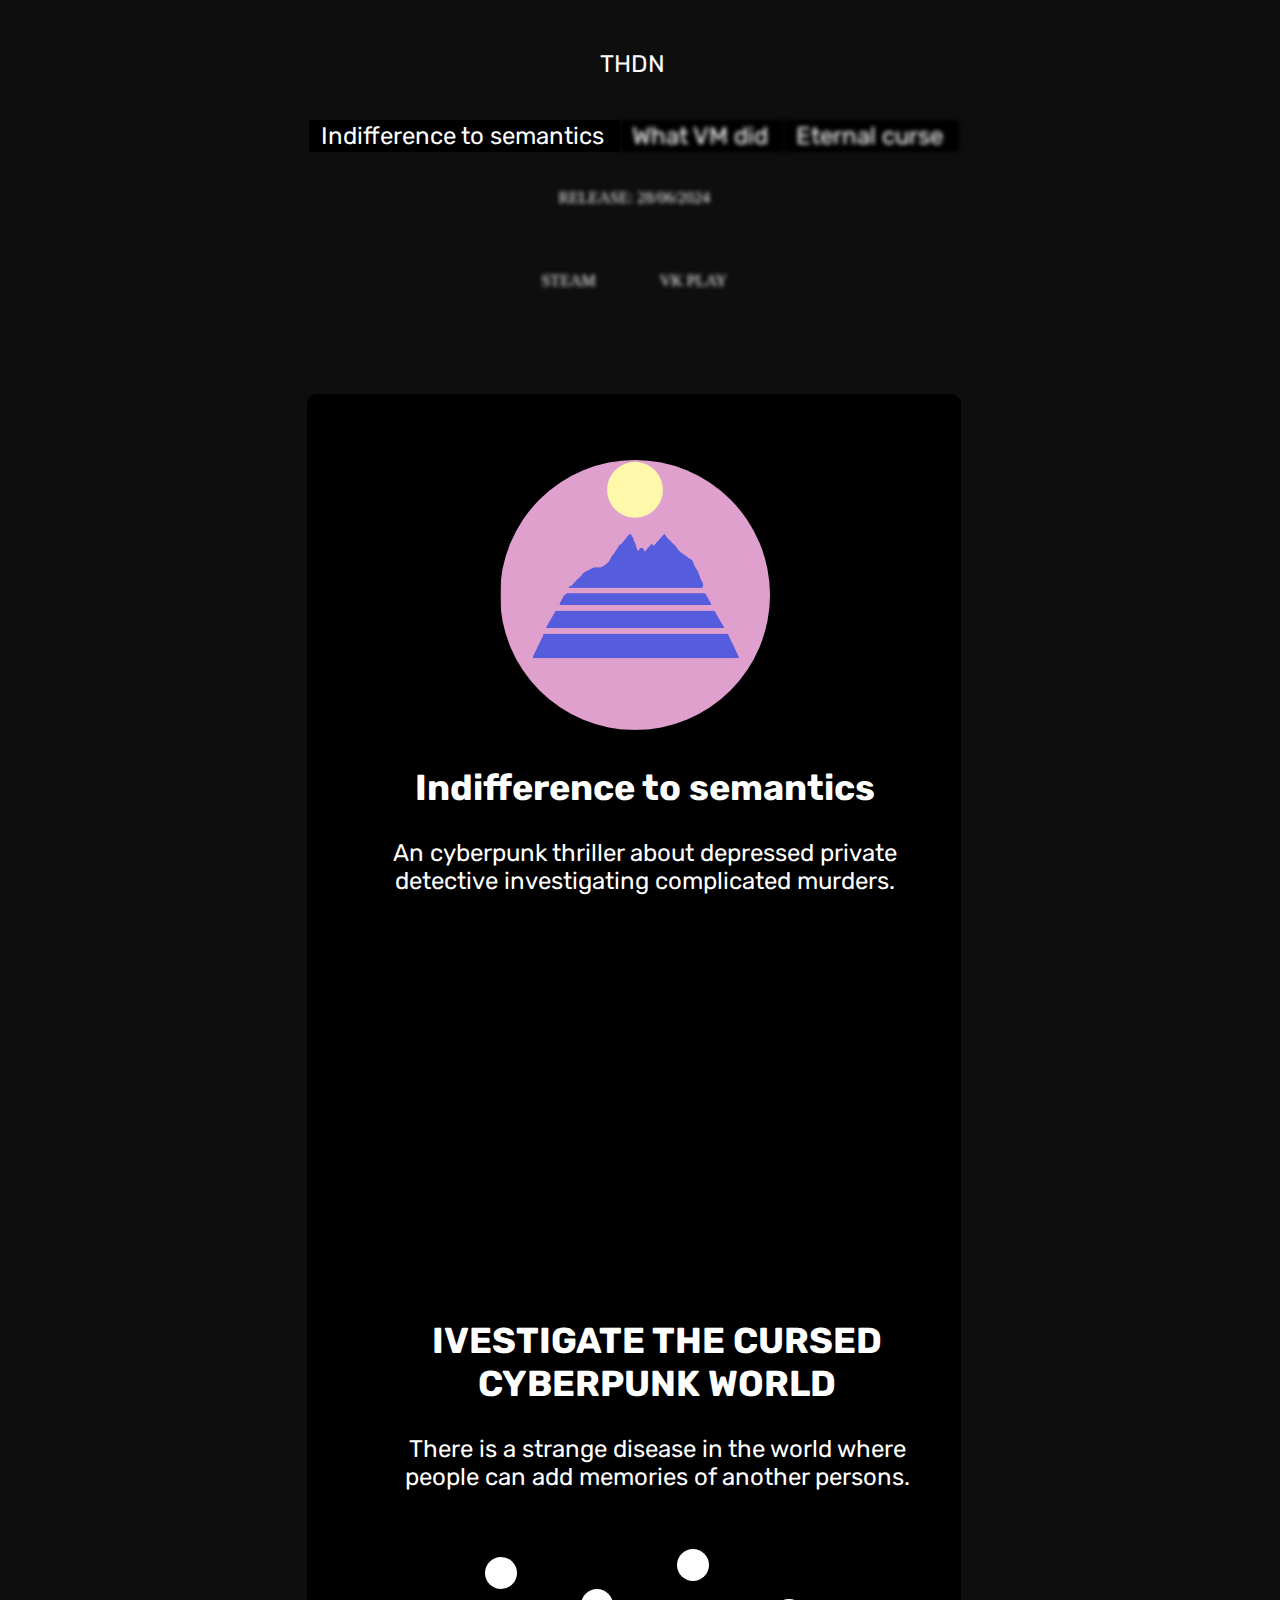
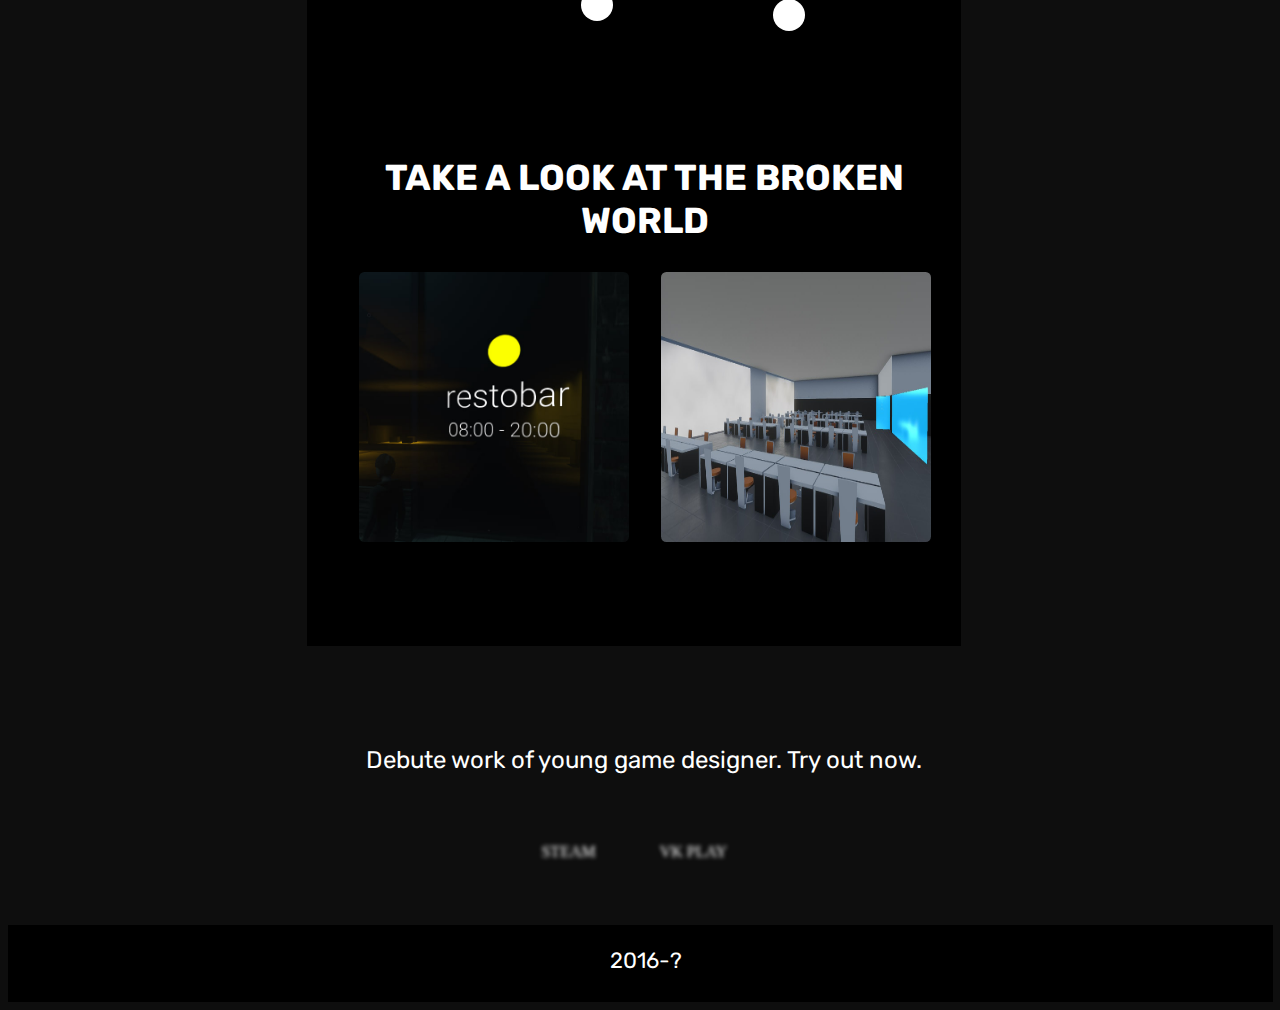
==== index.html @ 574f5b4c "feat: did pretty centered layout with text and screenshots placeholder" ====
<!DOCTYPE html>
<html>
<head>
	<title> thdn </title>
	<link href="style.css" rel="stylesheet" />
	<link rel="preconnect" href="https://fonts.googleapis.com">
	<link rel="preconnect" href="https://fonts.gstatic.com" crossorigin>
	<link href="https://fonts.googleapis.com/css2?family=Rubik:wght@300&display=swap" rel="stylesheet">
</head>
<body>
	<div class="center inline">
		<div class="card fitwidth lighthover"> THDN </div>
	</div>
	<div class="center inline">
		<span class="card bw fitwidth lighthover"> Indifference to semantics </span>
		<span class="card bw fitwidth lighthover blur"> What VM did </span>
		<span class="card bw fitwidth lighthover blur"> Eternal curse </span>
	</div>

	<div style="height: 36px;"> </div>
	<div class="center inline">
		<div class="fitwidth lighthover blur" style="text-align: center; font-size: 16px; font-family: Raleway; font-weight: 500;">RELEASE: 28/06/2024</div>
	</div>

	<div style="height: 64px;"> </div>
	<div class="center inline">
		<div class="fitwidth lighthover blur" style="text-align: center; font-size: 16px; font-family: Raleway; font-weight: 500;">STEAM</div>
		<div style="width: 64px;"> </div>
		<div class="fitwidth lighthover blur" style="text-align: center; font-size: 16px; font-family: Raleway; font-weight: 500;">VK PLAY</div>
	</div>
	<div style="height: 64px;"> </div>

	<div class="center inline">
		<div class="card bw center" style="width: 50%; display: block; border-radius: 10px 10px 0 0;">
            <div style="height: 64px;"> </div>
			<div>
				<img class="rounded" src="mountain2.png"></img>
			</div>
			<div class="description">
				<h2 class="lighthover"> Indifference to semantics </h2>
				<p class="lighthover"> An cyberpunk thriller about depressed private detective investigating complicated murders. </p>
				<iframe class="lighthover" src="https://vk.com/video_ext.php?oid=-173300092&id=456239020&hash=df8f9ba54200c135&hd=2" width="600" height="300" allow="autoplay; encrypted-media; fullscreen; picture-in-picture;" frameborder="0" allowfullscreen></iframe>
				<div style="height: 64px;"> </div>
				<div class="description">
					<h2 onmouseover="applySIndiffOnTitle()" onmouseout="resetIndiff()" id="description_title" class="lighthover"> IVESTIGATE THE CURSED CYBERPUNK WORLD </h2>
					<p onmouseover="applySIndiffOnContent()" onmouseout="resetIndiff()" id="description_content" class="lighthover"> There is a strange disease in the world where people can add memories of another persons.</p>
				</div>
				<div class="center inline">
                    <div onmouseover="switchToGameworld()" class="circle bghover borderhover" style="width: 32px; height: 32px;"></div>
                    <div style="width: 64px;"> </div>
                    <div onmouseover="switchToIndiff()" class="circle bghover borderhover" style="margin-top: 64px; width: 32px; height: 32px;"></div>
                    <div style="width: 64px;"> </div>
                    <div onmouseover="switchToFights()" class="circle bghover borderhover" class="circle bghover borderhover" style="margin-top: -16px; width: 32px; height: 32px;"></div>
                    <div style="width: 64px;"> </div>
                    <div onmouseover="switchDefault()" class="circle bghover borderhover" class="circle bghover borderhover" style="margin-top: 84px; width: 32px; height: 32px;"></div>
				</div>

				<div style="height: 96px;"> </div>
				<h2 class="lighthover"> TAKE A LOOK AT THE BROKEN WORLD </h2>
				<div class="center inline">
                    <div>
                        <img src="pics/restobar.jpg"></img>
                    </div>
                    <div style="width: 32px;"></div>
                    <div>
                        <img src="pics/office.jpg"></img>
                    </div>
				</div>
				<div style="height: 96px;"> </div>
			</div>
		</div>
	</div>

	<div style="height: 16px;"> </div>

	<div class="center inline card">
        <div class="card lighthover"> Debute work of young game designer. Try out now. </div>
	</div>
	<div style="height: 64px;"> </div>
	<div class="center inline">
		<div class="fitwidth lighthover blur" style="text-align: center; font-size: 16px; font-family: Raleway; font-weight: 500;">STEAM</div>
		<div style="width: 64px;"> </div>
		<div class="fitwidth lighthover blur" style="text-align: center; font-size: 16px; font-family: Raleway; font-weight: 500;">VK PLAY</div>
	</div>

	<div style="height: 64px;"> </div>

	<div class="bottom center inline">
		<p> 2016-? </p>
	</div>

	<script src="script.js"></script>
</body>
</html>
---- style.css ----
body {
	background-color: #0E0E0E;
	color: white;
	font-family: 'Rubik', sans-serif;
}

div {
    /*margin-left: -10px;
    margin-right: -10px;*/
}

div.header {
	font-size: 32px;
	text-align: center;
	background-color: black;
	color: white;
}

/*div.header:hover {
    color: #D9376D;
}*/


.card {
	font-size: 24px;
	margin-top: 40px;
	padding-left: 12px;
	padding-top: 2px;
	padding-bottom: 2px;
	padding-right: 16px;
    display: block;
}

/*.card:hover {
    color: #D9376D;
}*/

.lighthover:hover {
	color: #D9376D;
}

.bghover:hover {
	background-color: #D9376D;
}

.borderhover: hover{
	border-color: #D9376D;
}

.bw {
	background-color: black;
	color: white;
}

.fitwidth {
	width: fit-content;
}

div.description {
    margin-left: 25px;
}

.center {
	width: 99.1%;
	align-items: center;
	justify-content: center;
	text-align: center;
}

.inline {
	display: inline-flex;
}

.circle {
	border-radius: 99px;
	color: white;
	background-color: white;
}

div.fiftypercents {
	width: 50;
}

img {
	width: 270px;
    height: 270px;
	border-radius: 2%;
}

img.rounded {
    margin-left: 5px;
    border-radius: 50%;
}

div.bottom {
	font-size: 22px;
	background-color: black;
	padding-left: 12px;
	padding-bottom: 6px;
}

div.modal {
	font-size: 36px;
	position: fixed;
	background-color: black;
	margin: 7%;
	padding: 5%;
	border: 1px solid #888;
	width: 76%;
	text-align: -webkit-center;
	box-shadow: 0px 0px 350px green;
	z-index: 1;
	border-radius: 15px;
	border: solid green;
}

div.modal:hover {
	border: solid #D9376D;
	box-shadow: 0px 0px 350px #D9376D;
}

div.modal-button {
	font-size: 32px;
	background-color: green;
	width: 20%;
	padding-top: 15px;
	padding-bottom: 15px;
	border-radius: 15px;
	margin-top: 75px;
	margin-bottom: -50px;
}

div.modal-button:hover {
	background-color: #D9376D;
}

.blur {
	filter: blur(2px);
}
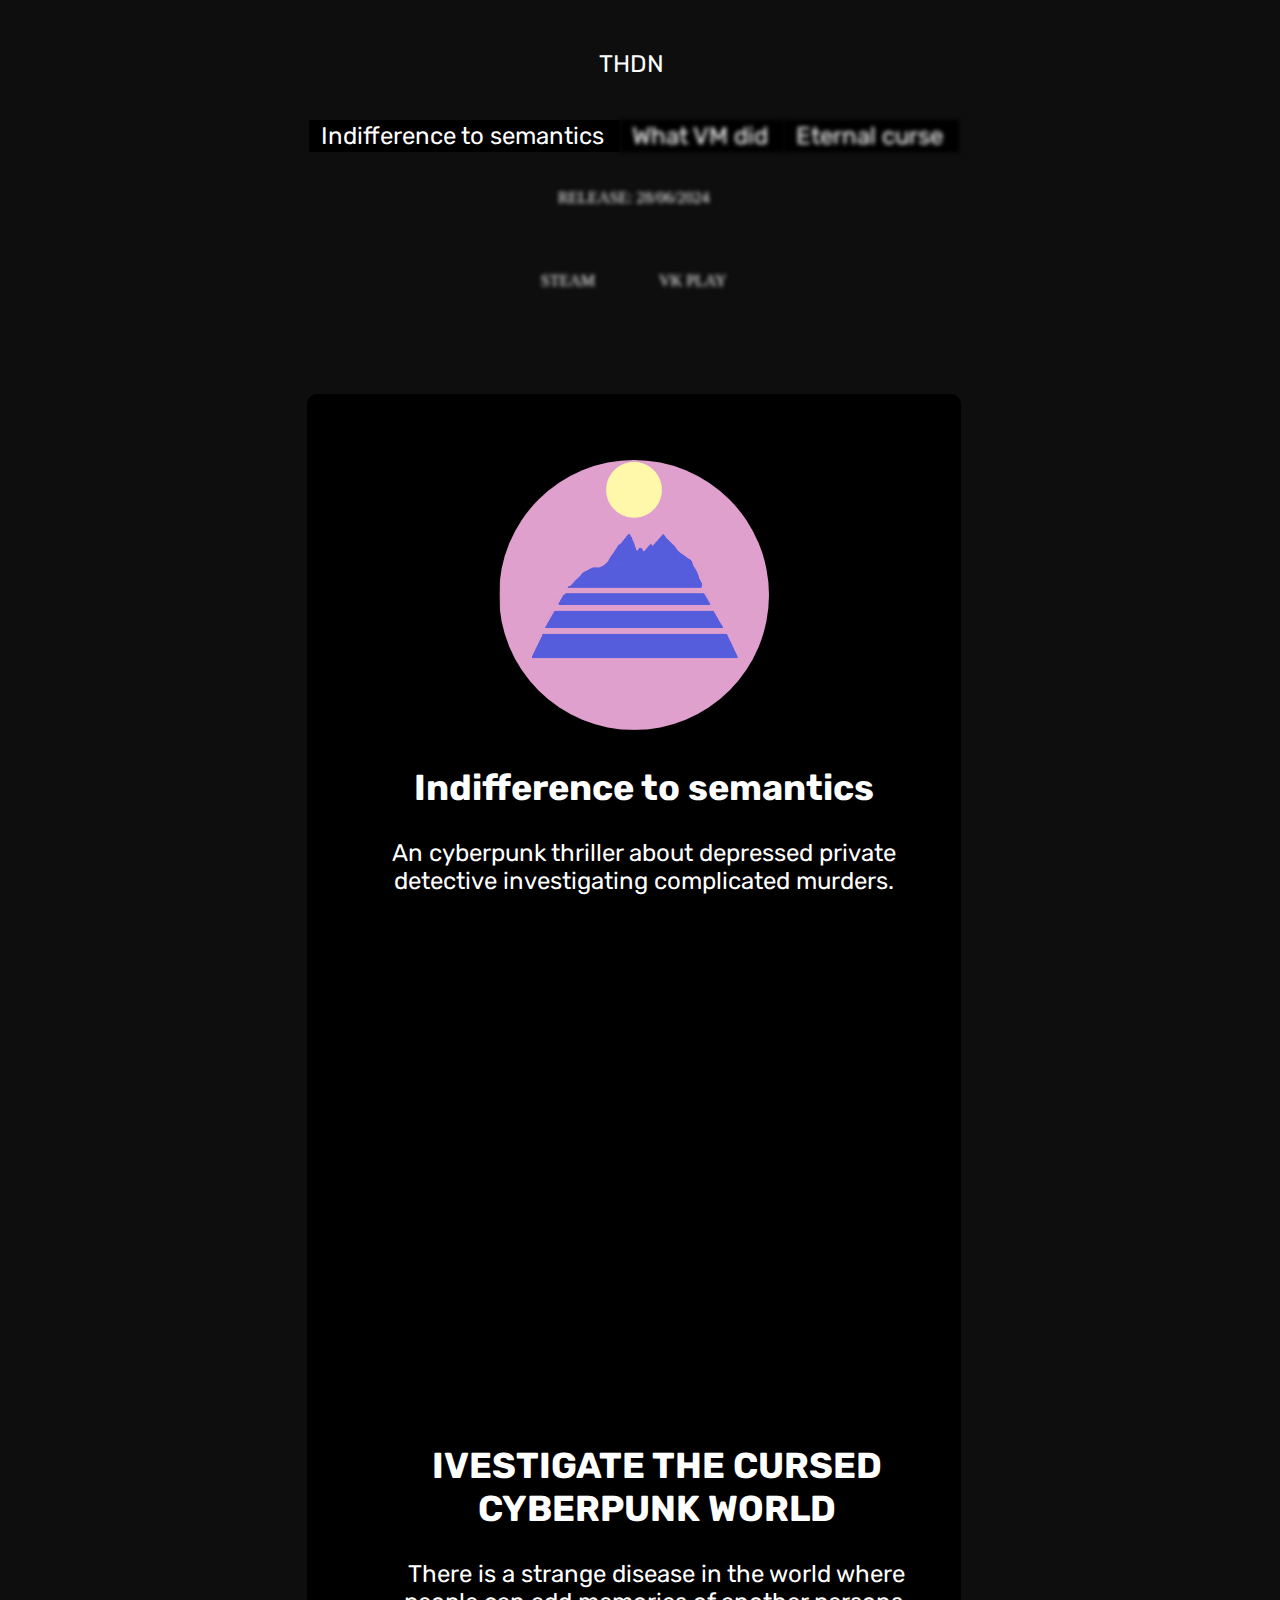
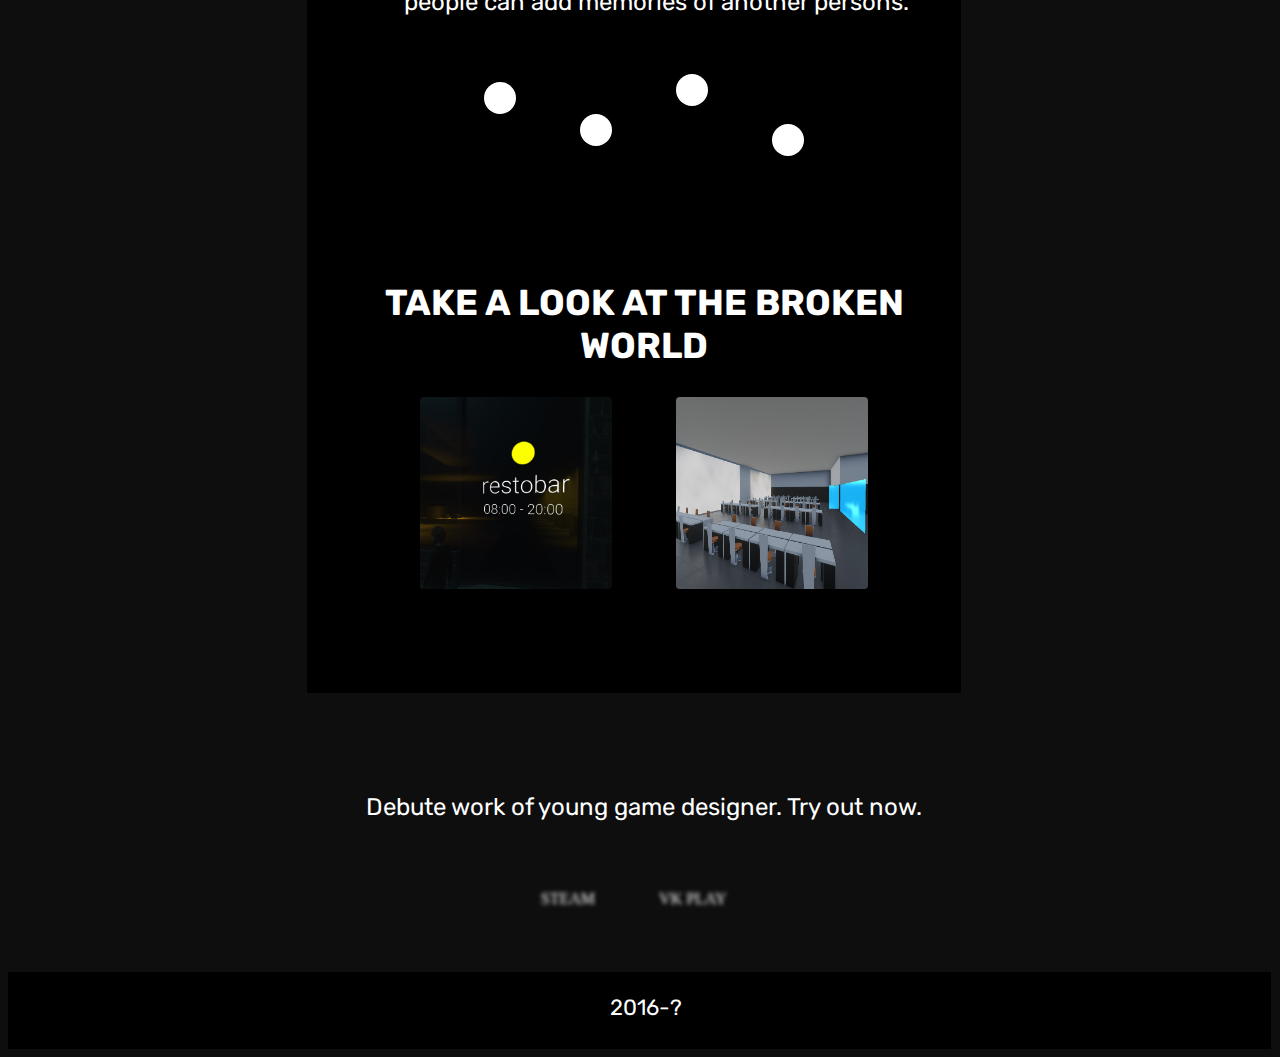
==== commit 73cfa0b4: "fix: fixed phone viewing" ====
--- a/index.html
+++ b/index.html
@@ -39,7 +39,9 @@
 			<div class="description">
 				<h2 class="lighthover"> Indifference to semantics </h2>
 				<p class="lighthover"> An cyberpunk thriller about depressed private detective investigating complicated murders. </p>
-				<iframe class="lighthover" src="https://vk.com/video_ext.php?oid=-173300092&id=456239020&hash=df8f9ba54200c135&hd=2" width="600" height="300" allow="autoplay; encrypted-media; fullscreen; picture-in-picture;" frameborder="0" allowfullscreen></iframe>
+				<div class="center inline">
+                    <iframe class="lighthover" src="https://vk.com/video_ext.php?oid=-173300092&id=456239020&hash=df8f9ba54200c135&hd=2" width="750vw" height="425vw" allow="autoplay; encrypted-media; fullscreen; picture-in-picture;" frameborder="0" allowfullscreen></iframe>
+				</div>
 				<div style="height: 64px;"> </div>
 				<div class="description">
 					<h2 onmouseover="applySIndiffOnTitle()" onmouseout="resetIndiff()" id="description_title" class="lighthover"> IVESTIGATE THE CURSED CYBERPUNK WORLD </h2>
@@ -58,13 +60,13 @@
 				<div style="height: 96px;"> </div>
 				<h2 class="lighthover"> TAKE A LOOK AT THE BROKEN WORLD </h2>
 				<div class="center inline">
-                    <div>
-                        <img src="pics/restobar.jpg"></img>
-                    </div>
-                    <div style="width: 32px;"></div>
-                    <div>
-                        <img src="pics/office.jpg"></img>
-                    </div>
+					<div>
+						<img style="width: 15vw; height: 15vw;" src="pics/restobar.jpg"></img>
+					</div>
+					<div style="width: 5vw;"> </div>
+					<div>
+						<img style="width: 15vw; height: 15vw;" src="pics/office.jpg"></img>
+					</div>
 				</div>
 				<div style="height: 96px;"> </div>
 			</div>
--- a/style.css
+++ b/style.css
@@ -61,7 +61,7 @@
 }
 
 .center {
-	width: 99.1%;
+	width: 99%;
 	align-items: center;
 	justify-content: center;
 	text-align: center;
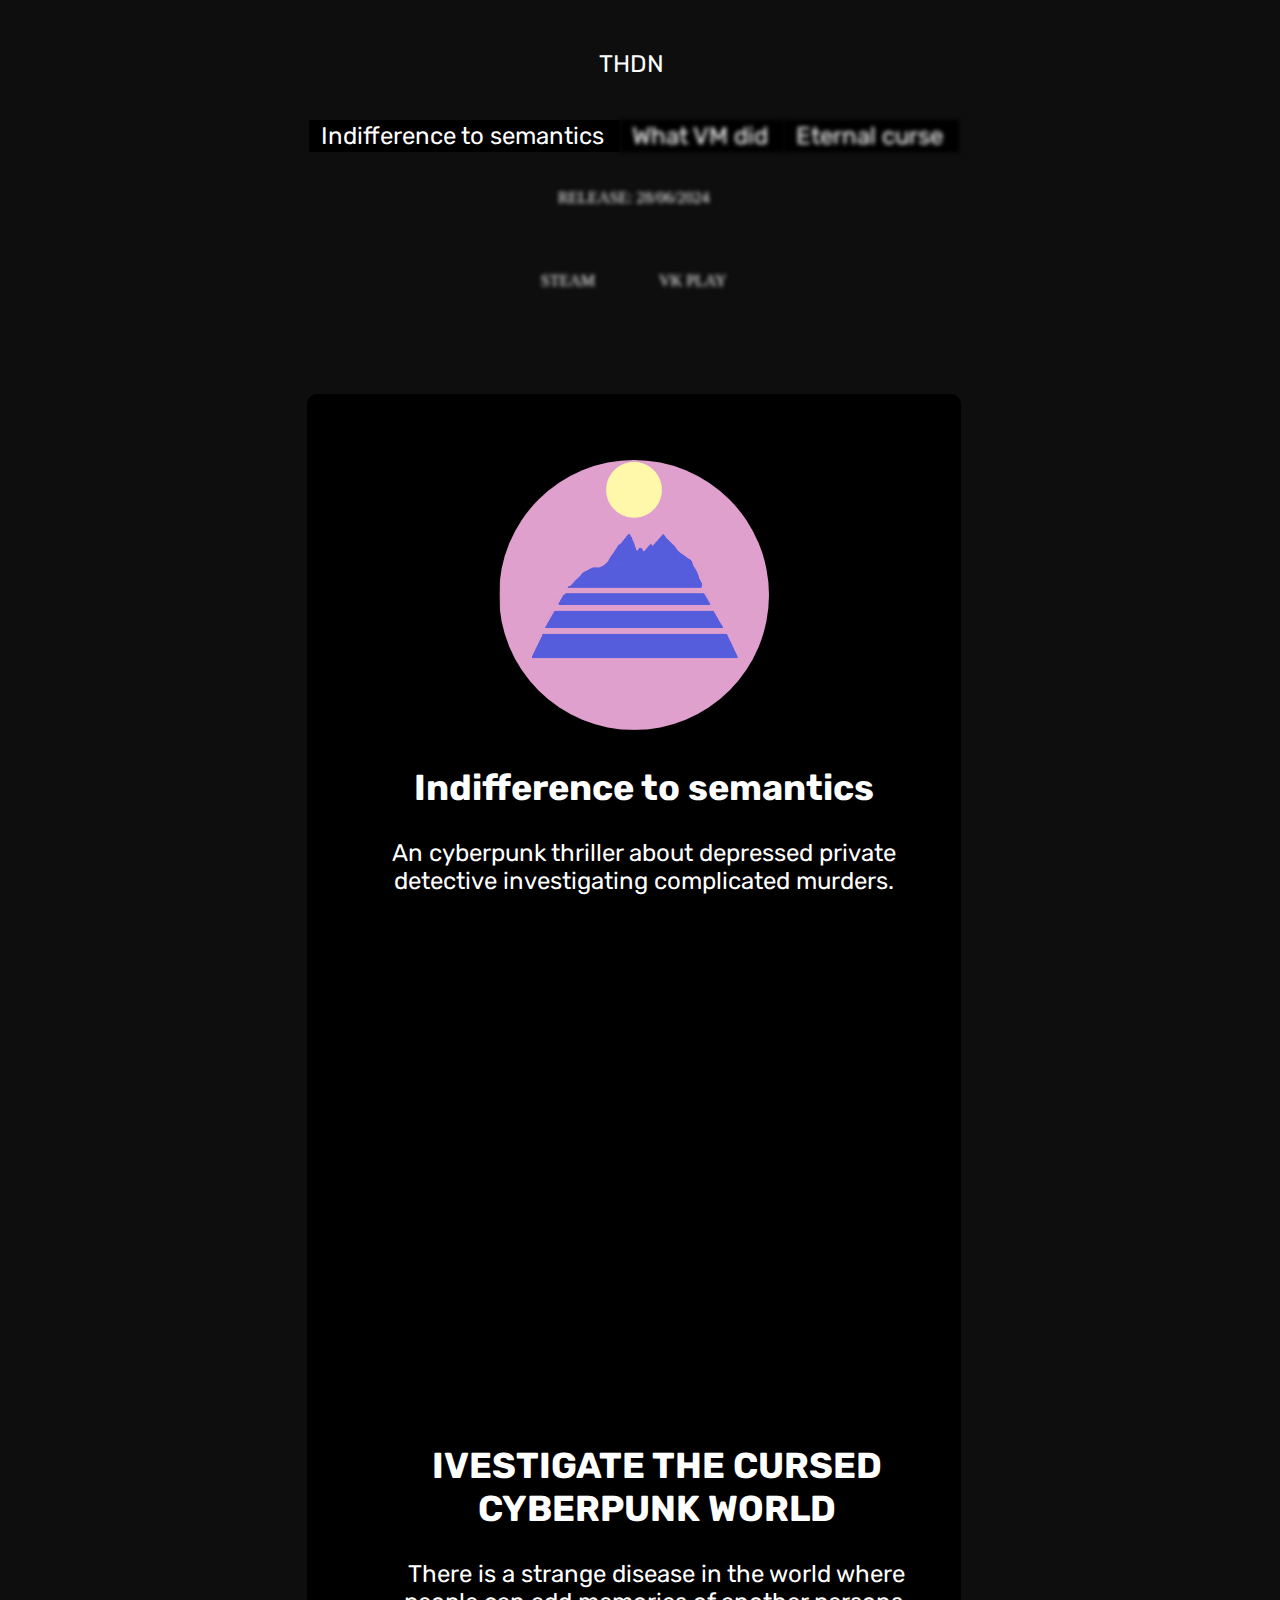
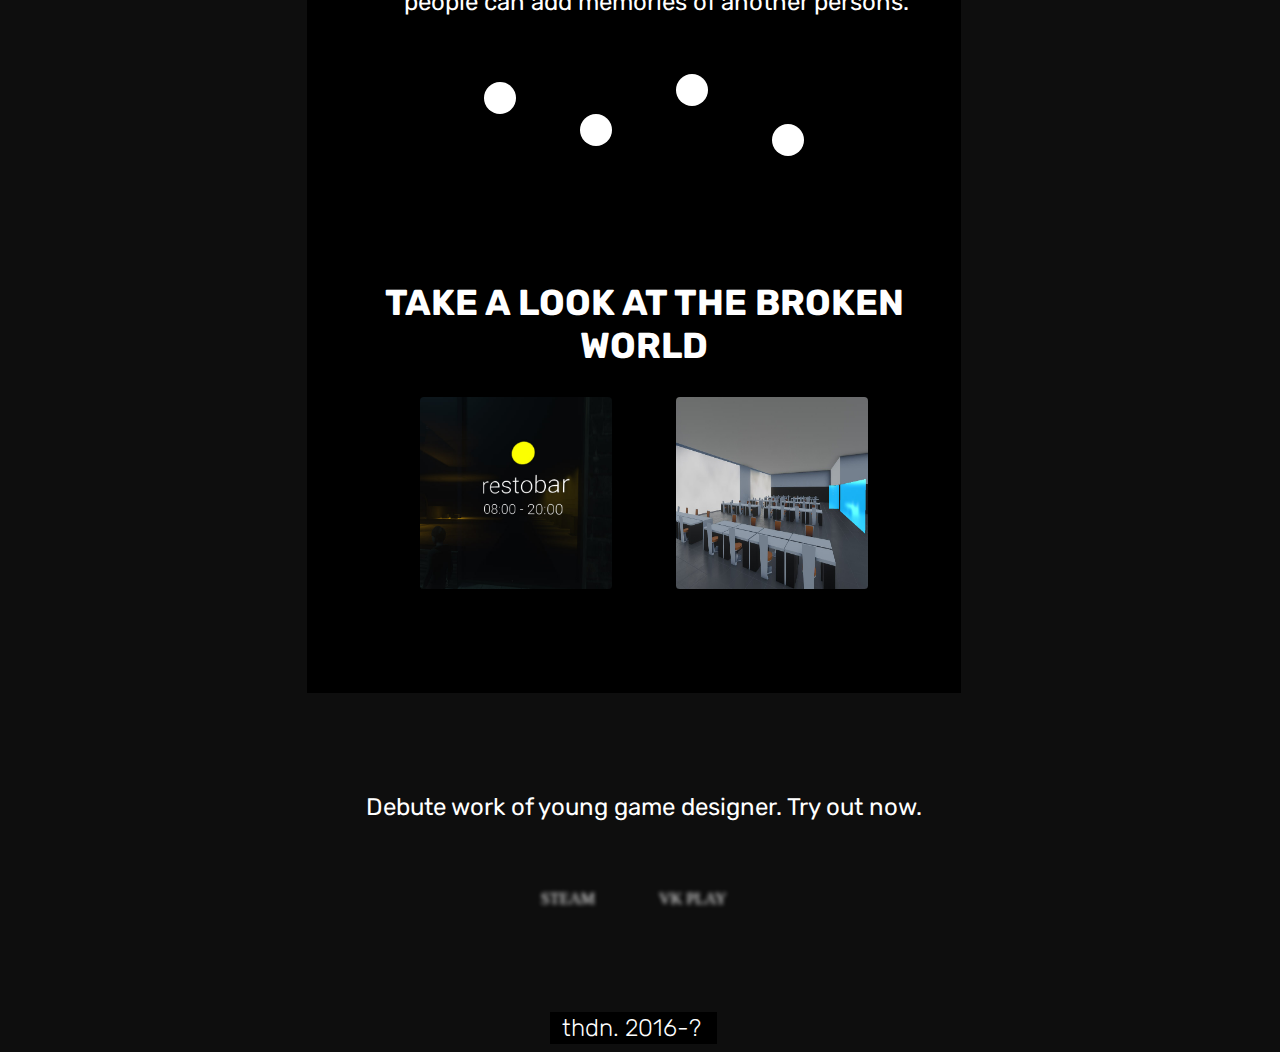
==== commit dbf364be: "fix: fixed bottom info" ====
--- a/index.html
+++ b/index.html
@@ -87,8 +87,8 @@
 
 	<div style="height: 64px;"> </div>
 
-	<div class="bottom center inline">
-		<p> 2016-? </p>
+	<div class="center inline">
+		<div class="card bw fitwidth lighthover" style="font-weight: 100;"> thdn. 2016-? </div>
 	</div>
 
 	<script src="script.js"></script>
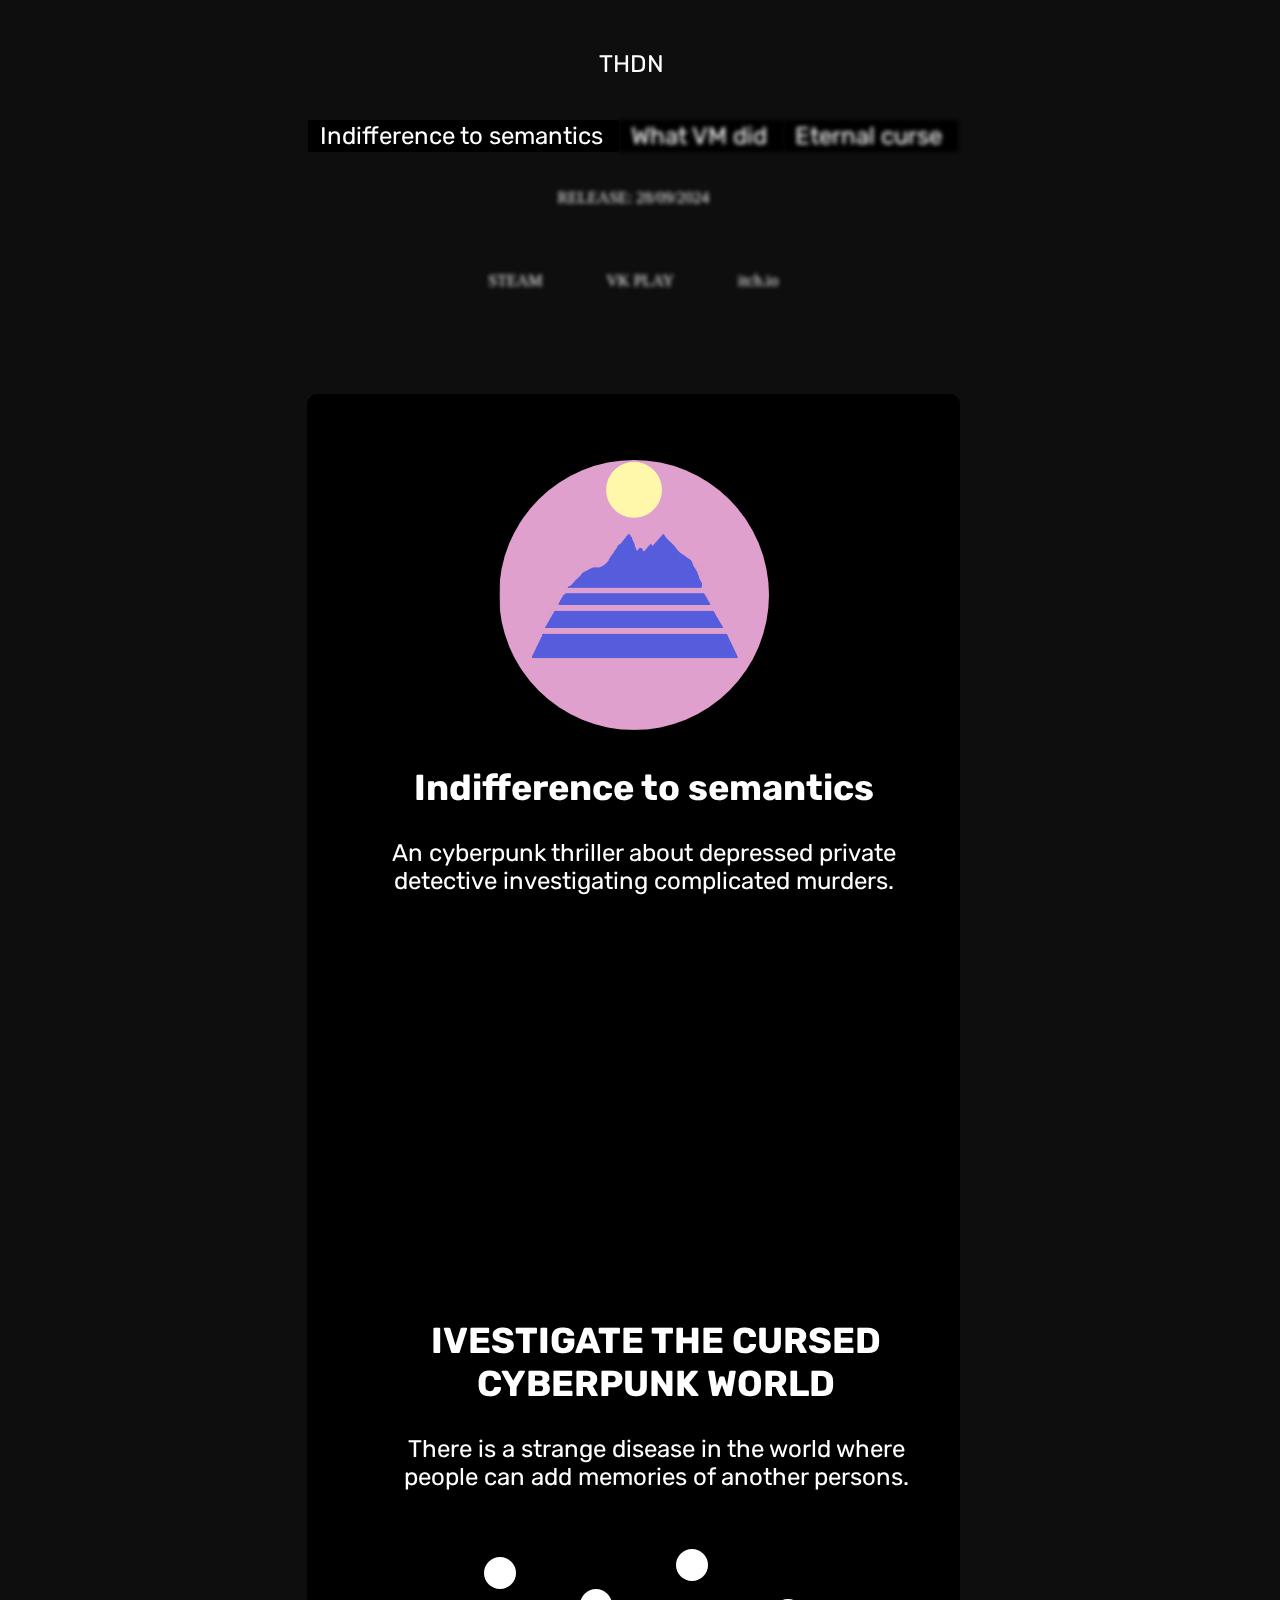
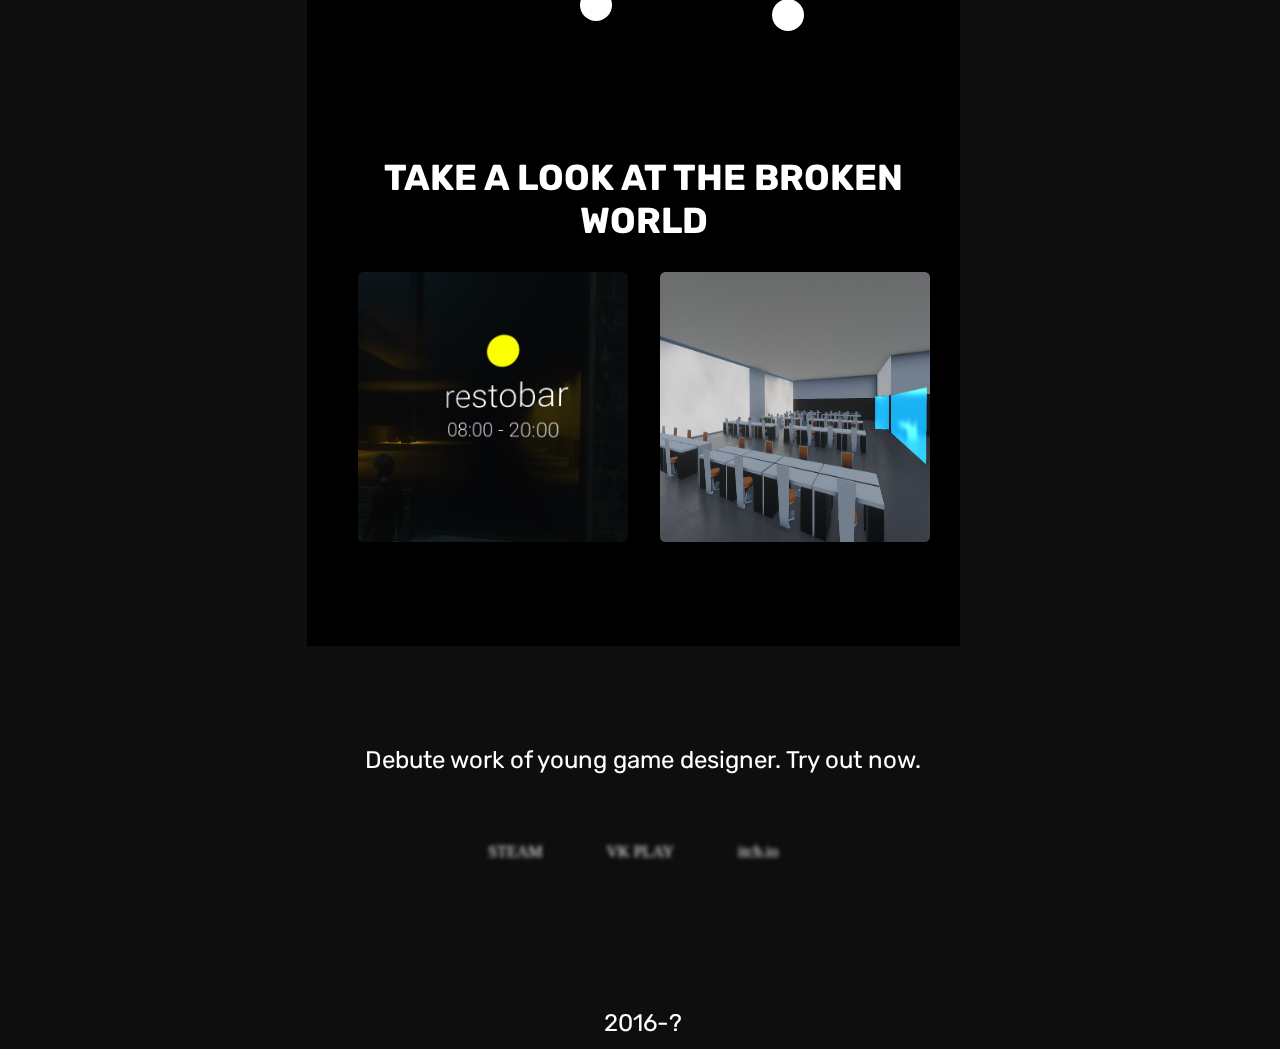
==== commit 49522f20: "feat: added bg video" ====
--- a/index.html
+++ b/index.html
@@ -8,6 +8,12 @@
 	<link href="https://fonts.googleapis.com/css2?family=Rubik:wght@300&display=swap" rel="stylesheet">
 </head>
 <body>
+	<div style="position: fixed; z-index: -5">
+		<video autoplay="true" loop="true" muted="true" width="100%">
+			<source src="rain.mp4" type="video/mp4" />
+		</video>
+	</div>
+
 	<div class="center inline">
 		<div class="card fitwidth lighthover"> THDN </div>
 	</div>
@@ -19,7 +25,7 @@
 
 	<div style="height: 36px;"> </div>
 	<div class="center inline">
-		<div class="fitwidth lighthover blur" style="text-align: center; font-size: 16px; font-family: Raleway; font-weight: 500;">RELEASE: 28/06/2024</div>
+		<div class="fitwidth lighthover blur" style="text-align: center; font-size: 16px; font-family: Raleway; font-weight: 500;">RELEASE: 28/09/2024</div>
 	</div>
 
 	<div style="height: 64px;"> </div>
@@ -27,6 +33,8 @@
 		<div class="fitwidth lighthover blur" style="text-align: center; font-size: 16px; font-family: Raleway; font-weight: 500;">STEAM</div>
 		<div style="width: 64px;"> </div>
 		<div class="fitwidth lighthover blur" style="text-align: center; font-size: 16px; font-family: Raleway; font-weight: 500;">VK PLAY</div>
+		<div style="width: 64px;"> </div>
+		<div class="fitwidth lighthover blur" style="text-align: center; font-size: 16px; font-family: Raleway; font-weight: 500;">itch.io</div>
 	</div>
 	<div style="height: 64px;"> </div>
 
@@ -40,7 +48,7 @@
 				<h2 class="lighthover"> Indifference to semantics </h2>
 				<p class="lighthover"> An cyberpunk thriller about depressed private detective investigating complicated murders. </p>
 				<div class="center inline">
-                    <iframe class="lighthover" src="https://vk.com/video_ext.php?oid=-173300092&id=456239020&hash=df8f9ba54200c135&hd=2" width="750vw" height="425vw" allow="autoplay; encrypted-media; fullscreen; picture-in-picture;" frameborder="0" allowfullscreen></iframe>
+                    <iframe class="lighthover" src="https://vk.com/video_ext.php?oid=-173300092&id=456239020&hash=df8f9ba54200c135&hd=2" width="75%" height="300" allow="autoplay; encrypted-media; fullscreen; picture-in-picture;" frameborder="0" allowfullscreen></iframe>
 				</div>
 				<div style="height: 64px;"> </div>
 				<div class="description">
@@ -60,13 +68,13 @@
 				<div style="height: 96px;"> </div>
 				<h2 class="lighthover"> TAKE A LOOK AT THE BROKEN WORLD </h2>
 				<div class="center inline">
-					<div>
-						<img style="width: 15vw; height: 15vw;" src="pics/restobar.jpg"></img>
-					</div>
-					<div style="width: 5vw;"> </div>
-					<div>
-						<img style="width: 15vw; height: 15vw;" src="pics/office.jpg"></img>
-					</div>
+                    <div>
+                        <img src="pics/restobar.jpg"></img>
+                    </div>
+                    <div style="width: 32px;"></div>
+                    <div>
+                        <img src="pics/office.jpg"></img>
+                    </div>
 				</div>
 				<div style="height: 96px;"> </div>
 			</div>
@@ -83,12 +91,14 @@
 		<div class="fitwidth lighthover blur" style="text-align: center; font-size: 16px; font-family: Raleway; font-weight: 500;">STEAM</div>
 		<div style="width: 64px;"> </div>
 		<div class="fitwidth lighthover blur" style="text-align: center; font-size: 16px; font-family: Raleway; font-weight: 500;">VK PLAY</div>
+		<div style="width: 64px;"> </div>
+		<div class="fitwidth lighthover blur" style="text-align: center; font-size: 16px; font-family: Raleway; font-weight: 500;">itch.io</div>
 	</div>
 
 	<div style="height: 64px;"> </div>
 
-	<div class="center inline">
-		<div class="card bw fitwidth lighthover" style="font-weight: 100;"> thdn. 2016-? </div>
+	<div class="center inline card">
+        <div class="card lighthover"> 2016-? </div>
 	</div>
 
 	<script src="script.js"></script>
--- a/style.css
+++ b/style.css
@@ -61,7 +61,7 @@
 }
 
 .center {
-	width: 99%;
+	width: 98.95%;
 	align-items: center;
 	justify-content: center;
 	text-align: center;
@@ -94,9 +94,8 @@
 
 div.bottom {
 	font-size: 22px;
-	background-color: black;
+/* 	background-color: #00000011; */
 	padding-left: 12px;
-	padding-bottom: 6px;
 }
 
 div.modal {
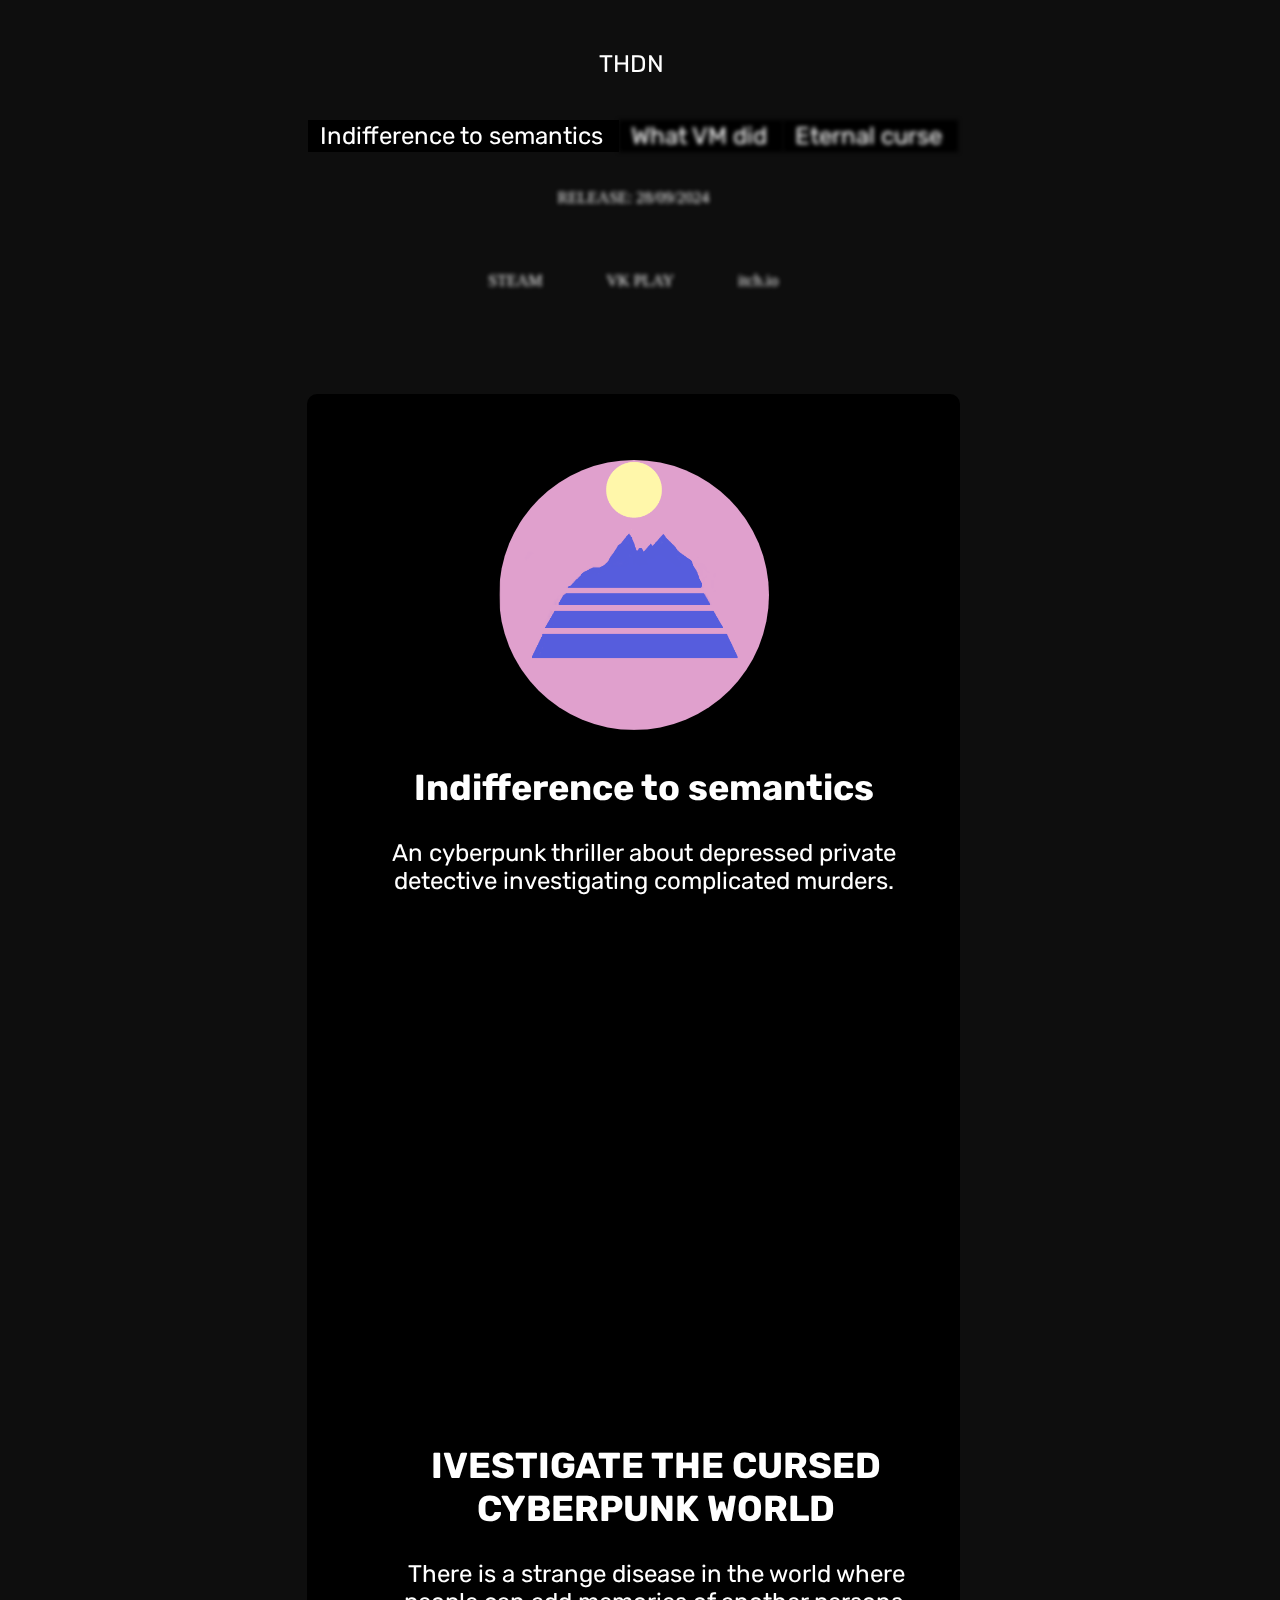
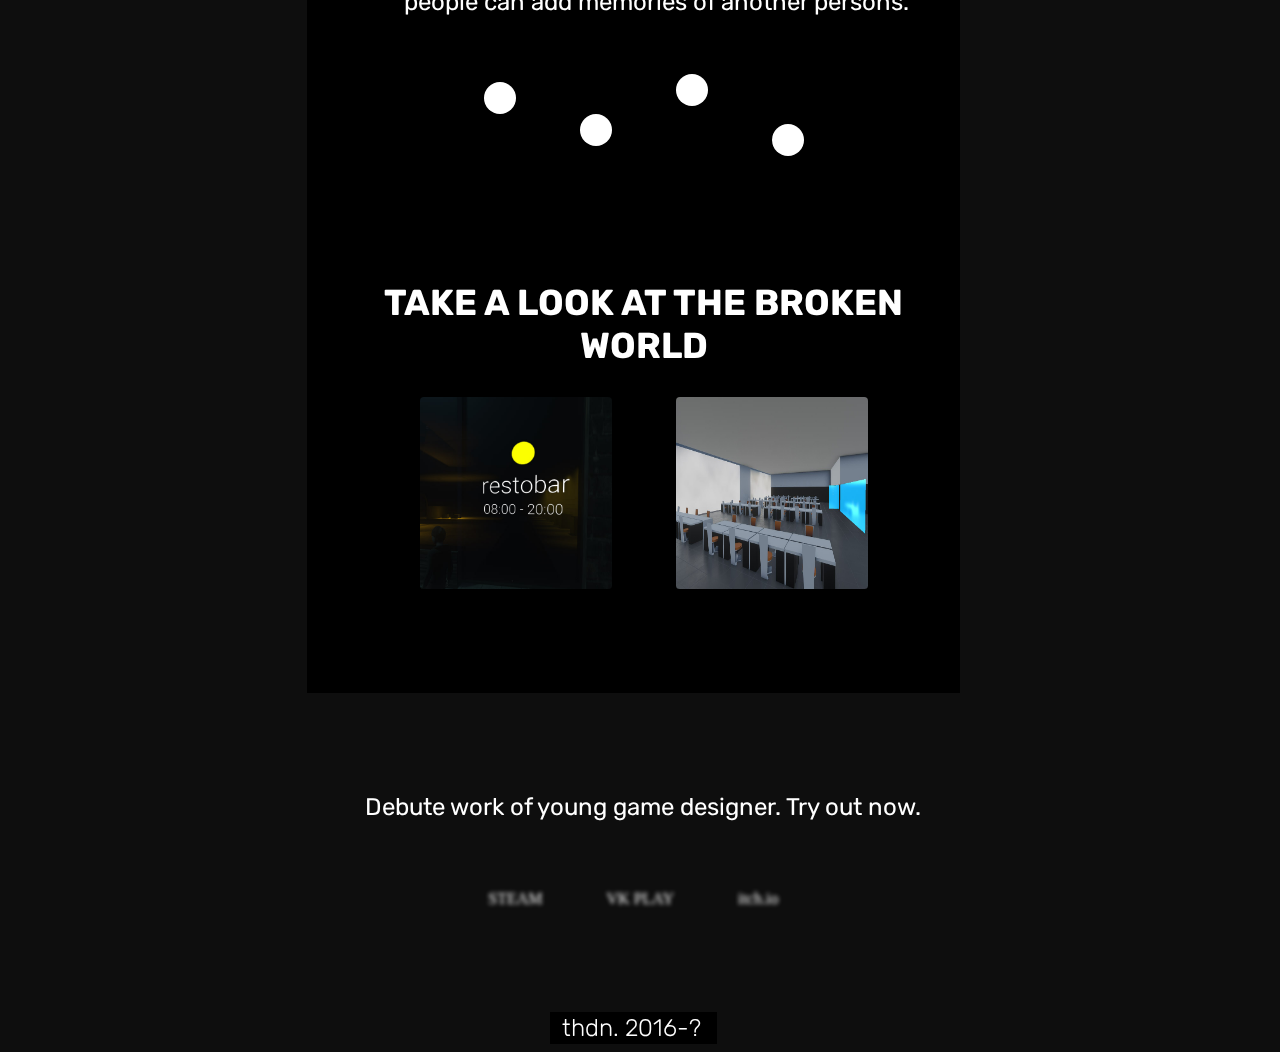
==== commit a379ec7f: "merge: up-to-date" ====
--- a/index.html
+++ b/index.html
@@ -48,7 +48,7 @@
 				<h2 class="lighthover"> Indifference to semantics </h2>
 				<p class="lighthover"> An cyberpunk thriller about depressed private detective investigating complicated murders. </p>
 				<div class="center inline">
-                    <iframe class="lighthover" src="https://vk.com/video_ext.php?oid=-173300092&id=456239020&hash=df8f9ba54200c135&hd=2" width="75%" height="300" allow="autoplay; encrypted-media; fullscreen; picture-in-picture;" frameborder="0" allowfullscreen></iframe>
+                    <iframe class="lighthover" src="https://vk.com/video_ext.php?oid=-173300092&id=456239020&hash=df8f9ba54200c135&hd=2" width="750vw" height="425vw" allow="autoplay; encrypted-media; fullscreen; picture-in-picture;" frameborder="0" allowfullscreen></iframe>
 				</div>
 				<div style="height: 64px;"> </div>
 				<div class="description">
@@ -68,13 +68,13 @@
 				<div style="height: 96px;"> </div>
 				<h2 class="lighthover"> TAKE A LOOK AT THE BROKEN WORLD </h2>
 				<div class="center inline">
-                    <div>
-                        <img src="pics/restobar.jpg"></img>
-                    </div>
-                    <div style="width: 32px;"></div>
-                    <div>
-                        <img src="pics/office.jpg"></img>
-                    </div>
+					<div>
+						<img style="width: 15vw; height: 15vw;" src="pics/restobar.jpg"></img>
+					</div>
+					<div style="width: 5vw;"> </div>
+					<div>
+						<img style="width: 15vw; height: 15vw;" src="pics/office.jpg"></img>
+					</div>
 				</div>
 				<div style="height: 96px;"> </div>
 			</div>
@@ -97,8 +97,8 @@
 
 	<div style="height: 64px;"> </div>
 
-	<div class="center inline card">
-        <div class="card lighthover"> 2016-? </div>
+	<div class="center inline">
+		<div class="card bw fitwidth lighthover" style="font-weight: 100;"> thdn. 2016-? </div>
 	</div>
 
 	<script src="script.js"></script>
